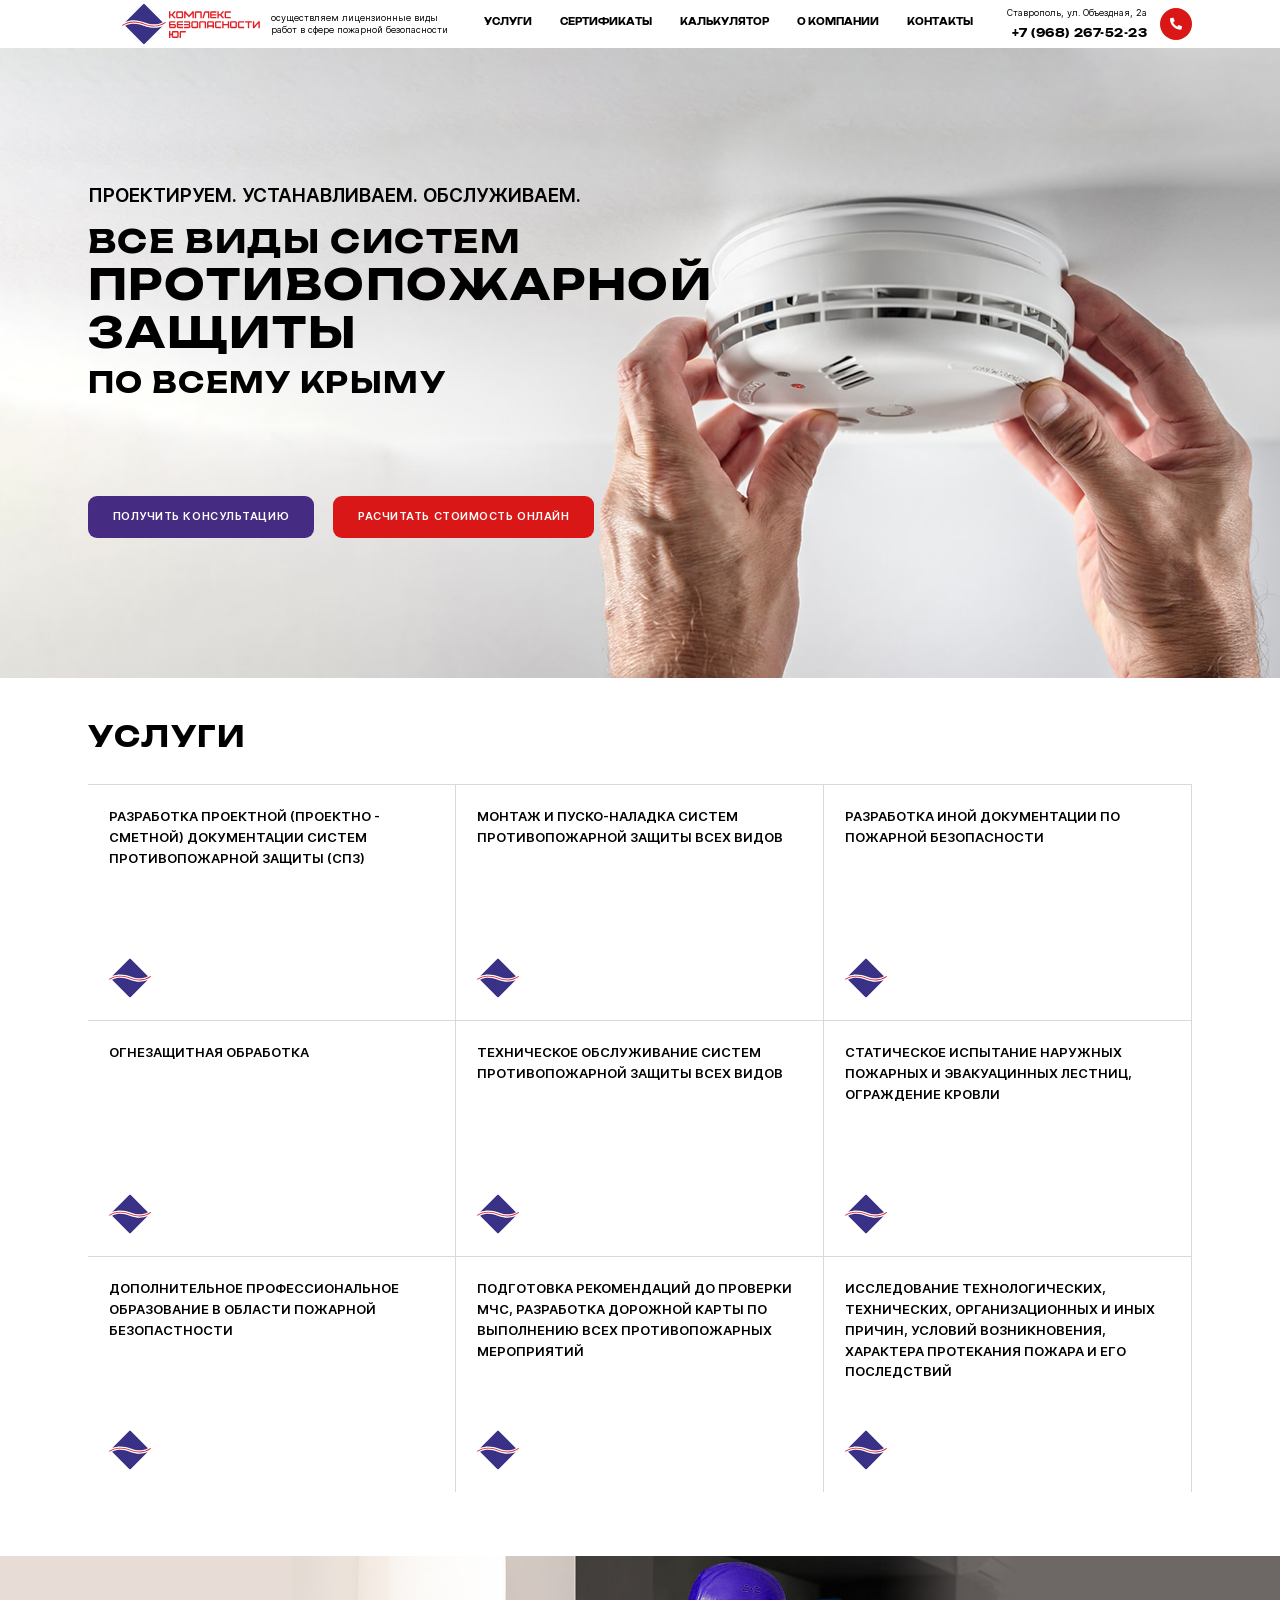
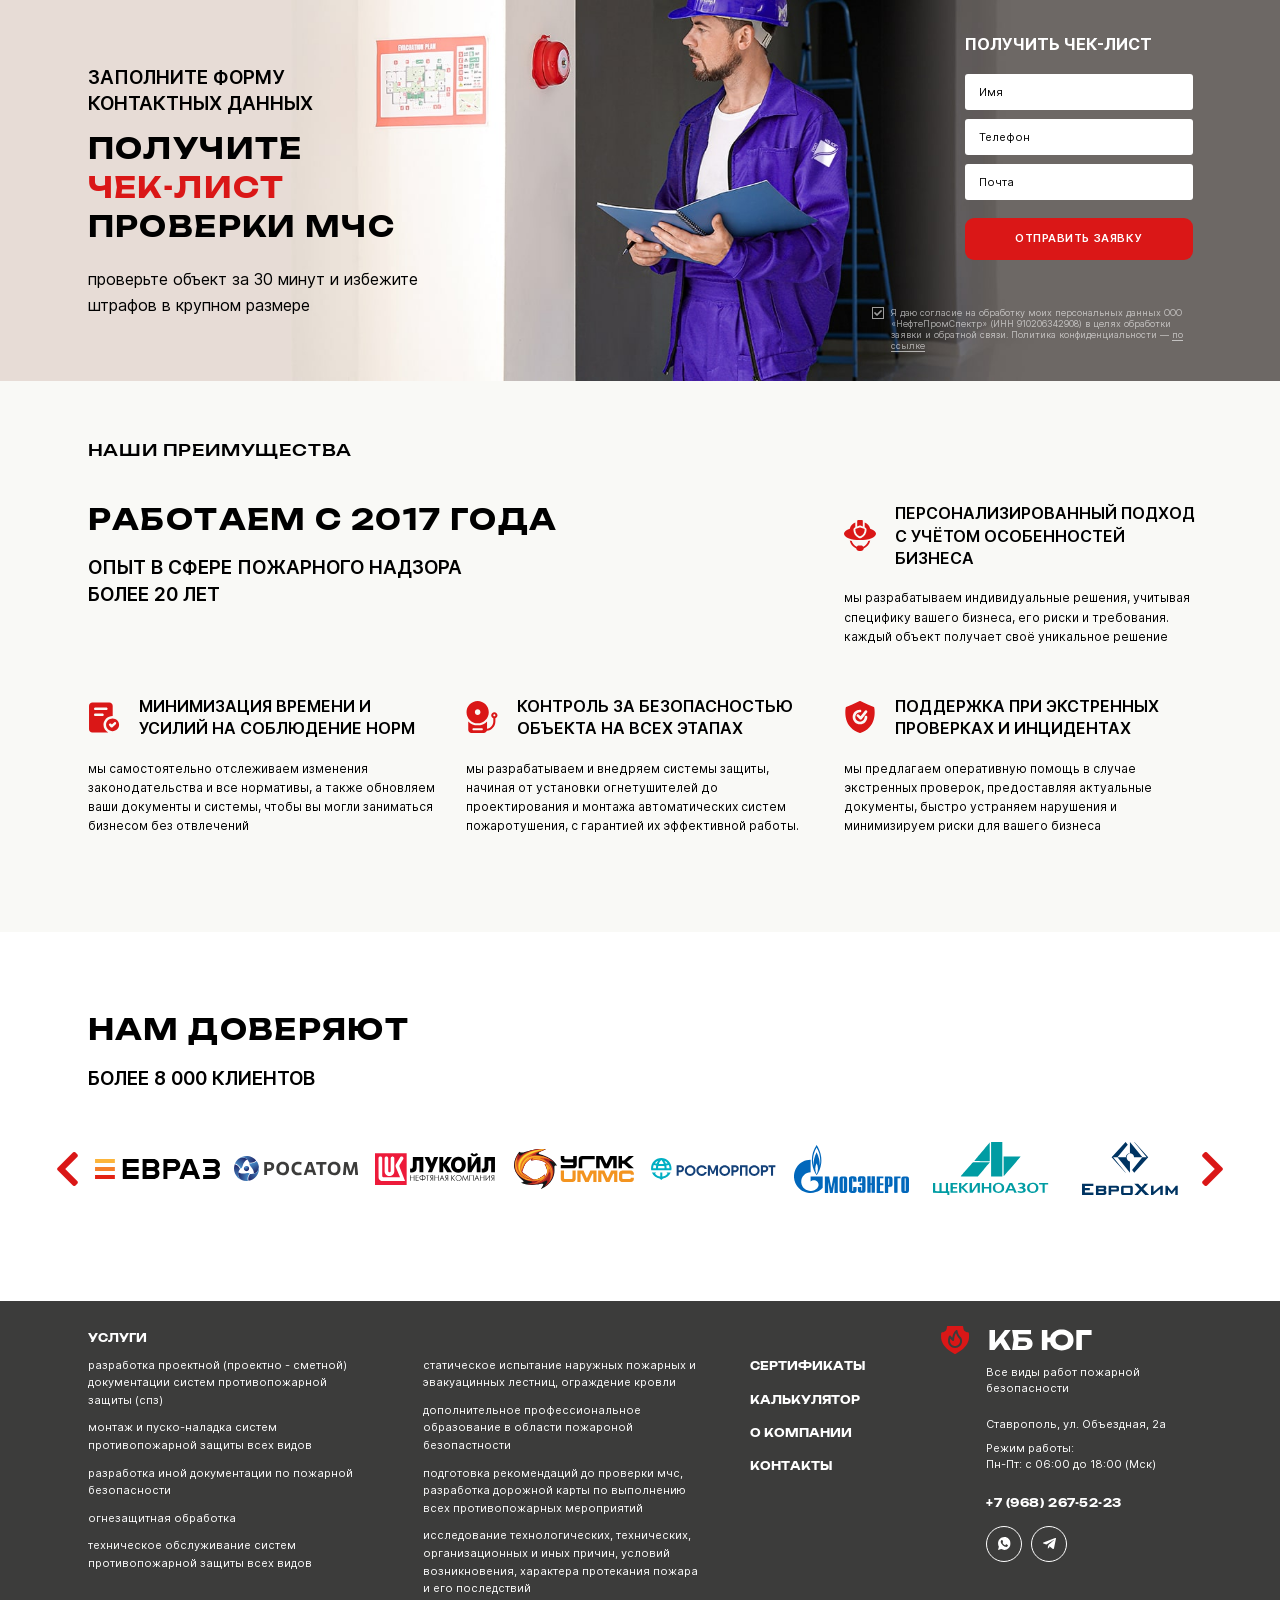
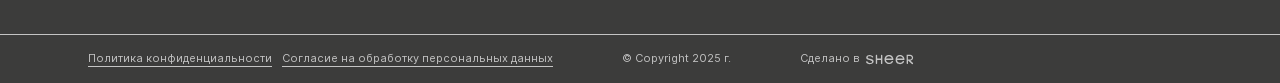
==== index.html @ 3b15d410 "Add files via upload" ====
<!DOCTYPE html>
<!--[if lt IE 7]><html lang="ru" class="lt-ie9 lt-ie8 lt-ie7"><![endif]-->
<!--[if IE 7]><html lang="ru" class="lt-ie9 lt-ie8"><![endif]-->
<!--[if IE 8]><html lang="ru" class="lt-ie9"><![endif]-->
<!--[if gt IE 8]><!-->
<html lang="ru">
<!--<![endif]-->
<head>
	<meta charset="utf-8" />
	<title>Заголовок</title>
	<meta http-equiv="X-UA-Compatible" content="IE=edge" />
	<meta name="viewport" content="width=device-width, initial-scale=1, maximum-scale=1">
	<meta name="format-detection" content="telephone=no" />
	<link rel="shortcut icon" href="favicon.png" />
	<link rel="stylesheet" href="libs/bootstrap/bootstrap-grid.css" />
	<link rel="stylesheet" href="libs/fontawesome-free-5.12.0-web/css/all.min.css" />
	<link rel="stylesheet" href="libs/fancybox-master/dist/jquery.fancybox.min.css" />
	<link rel="stylesheet" href="libs/slick-1.5.9/slick/slick.css" />
	<link rel="stylesheet" href="css/fonts.css" />
	<link rel="stylesheet" href="css/main.css?ver=1.1" />
	<link rel="stylesheet" href="css/media.css?ver=1.1" />
</head>
<body>

	<div class="wrapper">

		<header class="header">
			<div class="container">
				<div class="header__wrapper">
					<div class="sandwich">
						<div class="sw-topper"></div>
						<div class="sw-bottom"></div>
						<div class="sw-footer"></div>
					</div>
					<div class="logo-wrap">
						<a href="#" class="logo">
							<img src="img/logo.svg" alt="alt">
						</a>
						<div class="logo-descr">осуществляем лицензионные виды работ в сфере пожарной безопасности</div>
					</div>
					<nav class="menu">
						<ul class="menu__list">
							<li><a href="#">услуги</a></li>
							<li><a href="#">сертификаты</a></li>
							<li><a href="#">калькулятор</a></li>
							<li><a href="#">о компании</a></li>
							<li><a href="#">контакты</a></li>
						</ul>
					</nav>
					<div class="header__contacts">
						<div class="header__info">
							<div class="header__location">Ставрополь, ул. Объездная, 2а</div>
							<a href="tel:+79682675223" class="phone-main">+7 (968) 267-52-23</a>
						</div>
						<a href="tel:+79682675223" class="btn-phone"><i class="fas fa-phone-alt"></i></a>
					</div>
				</div>
			</div>
			<div class="menu-mobile">
				<nav class="menu">
				<ul class="menu__list">
					<li><a href="#">услуги</a></li>
					<li><a href="#">сертификаты</a></li>
					<li><a href="#">калькулятор</a></li>
					<li><a href="#">о компании</a></li>
					<li><a href="#">контакты</a></li>
				</ul>
			</nav>
				<div class="header__info">
					<div class="header__location">Ставрополь, ул. Объездная, 2а</div>
					<a href="tel:+79682675223" class="phone-main">+7 (968) 267-52-23</a>
				</div>
			</div>
			<div class="menu-overlay"></div>
		</header>

		<section class="billbord">
			<div class="container">
				<div class="billbord__content">
					<h3 class="billbord__descr">Проектируем. устанавливаем. обслуживаем.</h3>
					<h1 class="billbord__title">все виды систем <strong>ПРОТИВОПОЖАРНОЙ ЗАЩИТЫ</strong> </h1>
					<h2 class="billbord__subtitle">по всему Крыму</h2>
					<div class="billbord__buttons">
						<a href="#" class="btn-main">получить консультацию</a>
						<a href="#" class="btn-main btn-main_secondary">расчитать стоимость онлайн</a>
					</div>
				</div>
			</div>
		</section>

		<section class="services">
			<div class="container">
				<h2 class="title-section">Услуги</h2>
				<div class="row row_services">
					<div class="col-lg-4">
						<a href="#" class="item-service">
							<span class="item-service__title">РАЗРАБОТКА ПРОЕКТНОЙ (ПРОЕКТНО - СМЕТНОЙ) ДОКУМЕНТАЦИИ СИСТЕМ ПРОТИВОПОЖАРНОЙ ЗАЩИТЫ (СПЗ)</span>
							<div class="item-service__image">
								<img src="img/service1.jpg" alt="alt">
							</div>
							<span class="item-service__logo"></span>
						</a>
					</div>
					<div class="col-lg-4">
						<a href="#" class="item-service">
							<span class="item-service__title">МОНТАЖ И ПУСКО-НАЛАДКА СИСТЕМ ПРОТИВОПОЖАРНОЙ ЗАЩИТЫ ВСЕХ ВИДОВ</span>
							<div class="item-service__image">
								<img src="img/service2.jpg" alt="alt">
							</div>
							<span class="item-service__logo"></span>
						</a>
					</div>
					<div class="col-lg-4">
						<a href="#" class="item-service">
							<span class="item-service__title">РАЗРАБОТКА ИНОЙ ДОКУМЕНТАЦИИ ПО ПОЖАРНОЙ БЕЗОПАСНОСТИ</span>
							<div class="item-service__image">
								<img src="img/service3.jpg" alt="alt">
							</div>
							<span class="item-service__logo"></span>
						</a>
					</div>
					<div class="col-lg-4">
						<a href="#" class="item-service">
							<span class="item-service__title">ОГНЕЗАЩИТНАЯ ОБРАБОТКА</span>
							<div class="item-service__image">
								<img src="img/service4.jpg" alt="alt">
							</div>
							<span class="item-service__logo"></span>
						</a>
					</div>
					<div class="col-lg-4">
						<a href="#" class="item-service">
							<span class="item-service__title">ТЕХНИЧЕСКОЕ ОБСЛУЖИВАНИЕ СИСТЕМ ПРОТИВОПОЖАРНОЙ ЗАЩИТЫ ВСЕХ ВИДОВ</span>
							<div class="item-service__image">
								<img src="img/service5.jpg" alt="alt">
							</div>
							<span class="item-service__logo"></span>
						</a>
					</div>
					<div class="col-lg-4">
						<a href="#" class="item-service">
							<span class="item-service__title">СТАТИЧЕСКОЕ ИСПЫТАНИЕ НАРУЖНЫХ ПОЖАРНЫХ И ЭВАКУАЦИННЫХ ЛЕСТНИЦ, ОГРАЖДЕНИЕ КРОВЛИ</span>
							<div class="item-service__image">
								<img src="img/service6.jpg" alt="alt">
							</div>
							<span class="item-service__logo"></span>
						</a>
					</div>
					<div class="col-lg-4">
						<a href="#" class="item-service">
							<span class="item-service__title">ДОПОЛНИТЕЛЬНОЕ ПРОФЕССИОНАЛЬНОЕ ОБРАЗОВАНИЕ В ОБЛАСТИ ПОЖАРНОЙ БЕЗОПАСТНОСТИ</span>
							<div class="item-service__image">
								<img src="img/service7.jpg" alt="alt">
							</div>
							<span class="item-service__logo"></span>
						</a>
					</div>
					<div class="col-lg-4">
						<a href="#" class="item-service">
							<span class="item-service__title">ПОДГОТОВКА РЕКОМЕНДАЦИЙ ДО ПРОВЕРКИ МЧС, РАЗРАБОТКА ДОРОЖНОЙ КАРТЫ ПО ВЫПОЛНЕНИЮ ВСЕХ ПРОТИВОПОЖАРНЫХ МЕРОПРИЯТИЙ</span>
							<div class="item-service__image">
								<img src="img/service8.jpg" alt="alt">
							</div>
							<span class="item-service__logo"></span>
						</a>
					</div>
					<div class="col-lg-4">
						<a href="#" class="item-service">
							<span class="item-service__title">ИССЛЕДОВАНИЕ ТЕХНОЛОГИЧЕСКИХ, ТЕХНИЧЕСКИХ, ОРГАНИЗАЦИОННЫХ И ИНЫХ ПРИЧИН, УСЛОВИЙ ВОЗНИКНОВЕНИЯ, ХАРАКТЕРА ПРОТЕКАНИЯ ПОЖАРА И ЕГО ПОСЛЕДСТВИЙ</span>
							<div class="item-service__image">
								<img src="img/service9.jpg" alt="alt">
							</div>
							<span class="item-service__logo"></span>
						</a>
					</div>
				</div>
			</div>
		</section>

		<section class="callback">
			<div class="container">
				<div class="callback__wrapper">
					<div class="callback__content">
						<div class="descr-title">Заполните форму контактных данных</div>
						<h2 class="title-section">получите <br><span>чек-лист</span> проверки МЧС</h2>
						<div class="descr-small">проверьте объект за 30 минут и избежите штрафов в крупном размере</div>
					</div>
					<div class="callback__form">
						<form>
							<div class="callback__inner">
								<div class="title-form">Получить чек-лист</div>
								<div class="item-form">
									<input type="text" placeholder="Имя" required>
								</div>
								<div class="item-form">
									<input type="tel" placeholder="Телефон" class="input-phone" inputmode="numeric" required>
								</div>
								<div class="item-form">
									<input type="email" placeholder="Почта" inputmode="email" required>
								</div>
								<input type="submit" class="btn-main btn-main_secondary" value="отправить заявку">
							</div>
							<div class="checkbox">
								<label>
									<input type="checkbox" required checked />
									<span>Я даю согласие на обработку моих персональных данных ООО «НефтеПромСпектр» (ИНН 910206342908) в целях обработки заявки и обратной связи. Политика конфиденциальности — <a href="#">по ссылке</a></span>
								</label>
							</div>
						</form>
					</div>
				</div>
			</div>
		</section>

		<section class="advantages">
			<div class="container">
				<div class="title-middle">Наши преимущества</div>
				<div class="row row_advantages">
					<div class="col-lg-8">
						<h2 class="title-section">Работаем с 2017 года</h2>
						<div class="descr-title">ОПЫТ В СФЕРЕ ПОЖАРНОГО НАДЗОРА БОЛЕЕ 20 ЛЕТ</div>
					</div>
					<div class="col-lg-4">
						<div class="item-advantage">
							<div class="item-advantage__head">
								<div class="item-advantage__icon">
									<img src="img/ic_avd1.svg" alt="alt">
								</div>
								<div class="title-block">Персонализированный подход с учётом особенностей бизнеса</div>
							</div>
							<p>Мы разрабатываем индивидуальные решения, учитывая специфику вашего бизнеса, его риски и требования. Каждый объект получает своё уникальное решение</p>
						</div>
					</div>
					<div class="col-lg-4">
						<div class="item-advantage">
							<div class="item-advantage__head">
								<div class="item-advantage__icon">
									<img src="img/ic_avd2.svg" alt="alt">
								</div>
								<div class="title-block">Минимизация времени и усилий на соблюдение норм</div>
							</div>
							<p>Мы самостоятельно отслеживаем изменения законодательства и все нормативы, а также обновляем ваши документы и системы, чтобы вы могли заниматься бизнесом без отвлечений</p>
						</div>
					</div>
					<div class="col-lg-4">
						<div class="item-advantage">
							<div class="item-advantage__head">
								<div class="item-advantage__icon">
									<img src="img/ic_avd3.svg" alt="alt">
								</div>
								<div class="title-block">контроль за безопасностью объекта на всех этапах</div>
							</div>
							<p>Мы разрабатываем и внедряем системы защиты, начиная от установки огнетушителей до проектирования и монтажа автоматических систем пожаротушения, с гарантией их эффективной работы.</p>
						</div>
					</div>
					<div class="col-lg-4">
						<div class="item-advantage">
							<div class="item-advantage__head">
								<div class="item-advantage__icon">
									<img src="img/ic_avd4.svg" alt="alt">
								</div>
								<div class="title-block">Поддержка при экстренных проверках и инцидентах</div>
							</div>
							<p>Мы предлагаем оперативную помощь в случае экстренных проверок, предоставляя актуальные документы, быстро устраняем нарушения и минимизируем риски для вашего бизнеса</p>
						</div>
					</div>
				</div>
			</div>
		</section>

		<section class="clients">
			<div class="container">
				<h2 class="title-section">Нам Доверяют</h2>
				<div class="descr-title">более 8 000 клиентов</div>
				<div class="slider-clients">
					<div>
						<div class="item-client">
							<img src="img/client1.svg" alt="alt">
						</div>
					</div>
					<div>
						<div class="item-client">
							<img src="img/client2.svg" alt="alt">
						</div>
					</div>
					<div>
						<div class="item-client">
							<img src="img/client3.svg" alt="alt">
						</div>
					</div>
					<div>
						<div class="item-client">
							<img src="img/client4.svg" alt="alt">
						</div>
					</div>
					<div>
						<div class="item-client">
							<img src="img/client5.svg" alt="alt">
						</div>
					</div>
					<div>
						<div class="item-client">
							<img src="img/client6.svg" alt="alt">
						</div>
					</div>
					<div>
						<div class="item-client">
							<img src="img/client7.svg" alt="alt">
						</div>
					</div>
					<div>
						<div class="item-client">
							<img src="img/client8.svg" alt="alt">
						</div>
					</div>
					<div>
						<div class="item-client">
							<img src="img/client1.svg" alt="alt">
						</div>
					</div>
					<div>
						<div class="item-client">
							<img src="img/client2.svg" alt="alt">
						</div>
					</div>
					<div>
						<div class="item-client">
							<img src="img/client3.svg" alt="alt">
						</div>
					</div>
					<div>
						<div class="item-client">
							<img src="img/client4.svg" alt="alt">
						</div>
					</div>
					<div>
						<div class="item-client">
							<img src="img/client5.svg" alt="alt">
						</div>
					</div>
					<div>
						<div class="item-client">
							<img src="img/client6.svg" alt="alt">
						</div>
					</div>
					<div>
						<div class="item-client">
							<img src="img/client7.svg" alt="alt">
						</div>
					</div>
					<div>
						<div class="item-client">
							<img src="img/client8.svg" alt="alt">
						</div>
					</div>
				</div>
			</div>
		</section>

		<footer class="footer">
			<div class="container">
				<div class="row">
					<div class="col-lg-7">
						<div class="show-mob">
							<a href="#" class="footer__logo">
								<img src="img/logo2.svg" alt="alt">
							</a>
							<div class="footer__logo-descr">Все виды работ пожарной безопасности</div>
						</div>
						<div class="footer__title footer__title_haschild">услуги <i class="far fa-chevron-down"></i></div>
						<div class="footer__content">
							<ul class="footer__nav">
								<li><a href="#">РАЗРАБОТКА ПРОЕКТНОЙ (ПРОЕКТНО - СМЕТНОЙ) ДОКУМЕНТАЦИИ СИСТЕМ ПРОТИВОПОЖАРНОЙ ЗАЩИТЫ (СПЗ)</a></li>
								<li><a href="#">МОНТАЖ И ПУСКО-НАЛАДКА СИСТЕМ ПРОТИВОПОЖАРНОЙ ЗАЩИТЫ ВСЕХ ВИДОВ</a></li>
								<li><a href="#">РАЗРАБОТКА ИНОЙ ДОКУМЕНТАЦИИ ПО ПОЖАРНОЙ БЕЗОПАСНОСТИ</a></li>
								<li><a href="#">ОГНЕЗАЩИТНАЯ ОБРАБОТКА</a></li>
								<li><a href="#">ТЕХНИЧЕСКОЕ ОБСЛУЖИВАНИЕ СИСТЕМ ПРОТИВОПОЖАРНОЙ ЗАЩИТЫ ВСЕХ ВИДОВ</a></li>
								<li><a href="#">СТАТИЧЕСКОЕ ИСПЫТАНИЕ НАРУЖНЫХ ПОЖАРНЫХ И ЭВАКУАЦИННЫХ ЛЕСТНИЦ, ОГРАЖДЕНИЕ КРОВЛИ</a></li>
								<li><a href="#">ДОПОЛНИТЕЛЬНОЕ ПРОФЕССИОНАЛЬНОЕ ОБРАЗОВАНИЕ В ОБЛАСТИ ПОЖАРОНОЙ БЕЗОПАСТНОСТИ </a></li>
								<li><a href="#">ПОДГОТОВКА РЕКОМЕНДАЦИЙ ДО ПРОВЕРКИ МЧС, РАЗРАБОТКА ДОРОЖНОЙ КАРТЫ ПО ВЫПОЛНЕНИЮ ВСЕХ ПРОТИВОПОЖАРНЫХ МЕРОПРИЯТИЙ</a></li>
								<li><a href="#">ИССЛЕДОВАНИЕ ТЕХНОЛОГИЧЕСКИХ, ТЕХНИЧЕСКИХ, ОРГАНИЗАЦИОННЫХ И ИНЫХ ПРИЧИН, УСЛОВИЙ ВОЗНИКНОВЕНИЯ, ХАРАКТЕРА ПРОТЕКАНИЯ ПОЖАРА И ЕГО ПОСЛЕДСТВИЙ</a></li>
							</ul>
						</div>
					</div>
					<div class="col-lg-5">
						<div class="row">
							<div class="col-lg-6">
								<ul class="footer__menu">
									<li><a href="#">сертификаты</a></li>
									<li><a href="#">калькулятор</a></li>
									<li><a href="#">о компании</a></li>
									<li><a href="#">контакты</a></li>
								</ul>
							</div>
							<div class="col-lg-6">
								<div class="hidden-mob">
									<a href="#" class="footer__logo">
										<img src="img/logo2.svg" alt="alt">
									</a>
									<div class="footer__logo-descr">Все виды работ пожарной безопасности</div>
								</div>
								<div class="footer__location">Ставрополь, ул. Объездная, 2а</div>
								<div class="footer__time">Режим работы: <br>Пн-Пт: с 06:00 до 18:00 (Мск)</div>
								<a href="tel:+79682675223" class="phone-main">+7 (968) 267-52-23</a>
								<ul class="socials-list">
									<li><a href="#" target="_blank"><img src="img/wp.svg" alt="alt"></a></li>
									<li><a href="#" target="_blank"><img src="img/tg.svg" alt="alt"></a></li>
								</ul>
							</div>
						</div>
					</div>
				</div>
			</div>
			<div class="footer__bottom">
				<div class="container">
					<div class="footer__wrapper">
						<div class="footer__links">
							<a href="#">Политика конфиденциальности</a>
							<a href="#">Согласие на обработку персональных данных</a>
						</div>
						<div class="copyright">© Copyright 2025 г.</div>
						<div class="create">Сделано в <a href="#" target="_blank"><img src="img/sheer.svg" alt="alt"></a></div>
					</div>
				</div>
			</div>
		</footer>
		
	</div>


	<script src="libs/jquery/jquery-3.6.0.min.js"></script>
	<script src="libs/fancybox-master/dist/jquery.fancybox.min.js"></script>
	<script src="libs/slick-1.5.9/slick/slick.min.js"></script>
	<script src="libs/mask/jquery.maskedinput.js"></script>
	<script src="js/common.js?ver=1.1"></script>
	<!-- Yandex.Metrika counter --><!-- /Yandex.Metrika counter -->
	<!-- Google Analytics counter --><!-- /Google Analytics counter -->
</body>
</html>
---- css/fonts.css ----
@font-face {
    font-family: 'Inter';
    src: local('Inter Extra Light'), local('Inter-Extra-Light'),
        url('../fonts/Inter-ExtraLight.woff2') format('woff2'),
        url('../fonts/Inter-ExtraLight.woff') format('woff'),
        url('../fonts/Inter-ExtraLight.ttf') format('truetype');
    font-weight: 200;
    font-style: normal;
  }
@font-face {
	font-family: 'Inter';
	src: local('Inter Regular'), local('Inter-Regular'),
	url('../fonts/Inter-Regular.woff2') format('woff2'),
	url('../fonts/Inter-Regular.woff') format('woff'),
	url('../fonts/Inter-Regular.ttf') format('truetype');
	font-weight: normal;
	font-style: normal;
}
@font-face {
	font-family: 'Inter';
	src: local('Inter Medium'), local('Inter-Medium'),
	url('../fonts/Inter-Medium.woff2') format('woff2'),
	url('../fonts/Inter-Medium.woff') format('woff'),
	url('../fonts/Inter-Medium.ttf') format('truetype');
	font-weight: 500;
	font-style: normal;
}
@font-face {
	font-family: 'Inter';
	src: local('Inter Semi Bold'), local('Inter-Semi-Bold'),
	url('../fonts/Inter-SemiBold.woff2') format('woff2'),
	url('../fonts/Inter-SemiBold.woff') format('woff'),
	url('../fonts/Inter-SemiBold.ttf') format('truetype');
	font-weight: 600;
	font-style: normal;
}
@font-face {
	font-family: 'Inter';
	src: local('Inter Bold'), local('Inter-Bold'),
	url('../fonts/Inter-Bold.woff2') format('woff2'),
	url('../fonts/Inter-Bold.woff') format('woff'),
	url('../fonts/Inter-Bold.ttf') format('truetype');
	font-weight: 700;
	font-style: normal;
}

@font-face {
    font-family: 'Unbounded';
    src: local('Unbounded Light'), local('Unbounded-Light'),
        url('../fonts/Unbounded-Light.woff2') format('woff2'),
        url('../fonts/Unbounded-Light.woff') format('woff'),
        url('../fonts/Unbounded-Light.ttf') format('truetype');
    font-weight: 300;
    font-style: normal;
  }
@font-face {
    font-family: 'Unbounded';
    src: local('Unbounded Regular'), local('Unbounded-Regular'),
        url('../fonts/Unbounded-Regular.woff2') format('woff2'),
        url('../fonts/Unbounded-Regular.woff') format('woff'),
        url('../fonts/Unbounded-Regular.ttf') format('truetype');
    font-weight: 400;
    font-style: normal;
  }
@font-face {
    font-family: 'Unbounded';
    src: local('Unbounded Medium'), local('Unbounded-Medium'),
        url('../fonts/Unbounded-Medium.woff2') format('woff2'),
        url('../fonts/Unbounded-Medium.woff') format('woff'),
        url('../fonts/Unbounded-Medium.ttf') format('truetype');
    font-weight: 500;
    font-style: normal;
  }
  @font-face {
    font-family: 'Unbounded';
    src: local('Unbounded Bold'), local('Unbounded-Bold'),
        url('../fonts/Unbounded-Bold.woff2') format('woff2'),
        url('../fonts/Unbounded-Bold.woff') format('woff'),
        url('../fonts/Unbounded-Bold.ttf') format('truetype');
    font-weight: 700;
    font-style: normal;
  }
---- css/main.css ----
*::-webkit-input-placeholder {
	color: #000;
	opacity: 1;
}
*:-moz-placeholder {
	color: #000;
	opacity: 1;
}
*::-moz-placeholder {
	color: #000;
	opacity: 1;
}
*:-ms-input-placeholder {
	color: #000;
	opacity: 1;
}

body {
	font-family: 'Inter';
	font-size: 18px;
	line-height: 160%;
	color: #000;
	overflow-x: hidden;
	margin: 0;
	background-color: #fff;
}
button {
	cursor: pointer;
}
button, input, optgroup, select, textarea {
	font-family: inherit;
}
input {
	-webkit-appearance: none;
	-moz-appearance: none;
	appearance: none;
}
button,
textarea,
input.text,
input[type="text"],
input[type="button"],
input[type="submit"] {
	-webkit-appearance: none;
}
*:link,
*:visited,
*:hover,
*:focus,
*:active {
	outline: 0;
	-webkit-tap-highlight-color: transparent;
}
a, button, input, img {
	transition: all 0.3s;
}
h1, h2, h3, h4, h5, h6 {
	padding: 0;
	margin: 0;
	font-weight: normal;
}
.wrapper {
	padding-top: 74px;
	overflow: hidden;
}
a {
	text-decoration: none;
	outline: none;
}
* {
	outline: none !important;
}
ul {
	padding: 0;
	margin: 0;
}
ul li {
	list-style-type: none;
	outline: none;
}
img {
	outline: none;
	display: block;
}
p {
	padding: 0;
	margin: 0;
}
form {
	margin: 0;
}

body {
	font-size: 18px;
}
.header {
	padding: 7px 0;
	position: fixed;
	top: 0;
	left: 0;
	width: 100%;
	z-index: 500;
	background: #fff;
}
.header__wrapper {
	display: flex;
	align-items: center;
	justify-content: space-between;
}
.logo-wrap {
	gap: 17px;
	display: flex;
	align-items: center;
}
.logo img {
	width: 206px;
	height: auto;
}
.logo-descr {
	font-size: 13px;
	width: 272px;
	line-height: 140%;
}
.menu__list {
	gap: 42px;
	display: flex;
	align-items: center;
}
.menu__list a {
	padding: 10px 0;
	font-size: 14px;
	line-height: 140%;
	text-transform: uppercase;
	color: #000;
	font-weight: 600;
	display: inline-block;
	vertical-align: middle;
	font-family: 'Unbounded';
	border-bottom: 1px transparent solid;
}
.header__contacts {
	gap: 19px;
	display: flex;
	align-items: center;
	text-align: right;
}
.btn-phone {
	width: 48px;
	height: 48px;
	color: #fff;
	border-radius: 50%;
	background: #da1717;
	display: flex;
	align-items: center;
	justify-content: center;
}
.phone-main {
	font-size: 16px;
	line-height: 140%;
	letter-spacing: 0.05em;
	color: #000;
	font-weight: 600;
	font-family: 'Unbounded';
}
.header__location {
	font-size: 13px;
	margin-bottom: 2px;
	line-height: 160%;
}

.billbord {
	padding-top: 202px;
	min-height: 940px;
	background-image: url(../img/billbord.jpg);
	background-repeat: no-repeat;
	background-position: center;
	background-size: cover;
	position: relative;
	z-index: 1;
}
.billbord__descr {
	font-size: 28px;
	margin-bottom: 16px;
	line-height: 140%;
	text-transform: uppercase;
	font-weight: 600;
}
.billbord__title {
	font-size: 48px;
	margin-bottom: 7px;
	line-height: 140%;
	letter-spacing: 0.05em;
	text-transform: uppercase;
	font-weight: 600;
	font-family: 'Unbounded';
}
.billbord__title strong {
	font-size: 62px;
	font-weight: 600;
}
.billbord__content {
	max-width: 937px;
}
.billbord__subtitle {
	font-size: 42px;
	line-height: 140%;
	letter-spacing: 0.05em;
	text-transform: uppercase;
	font-weight: 600;
	font-family: 'Unbounded';
}
.billbord__buttons {
	padding-top: 139px;
	gap: 30px;
	display: flex;
	align-items: center;
}
.btn-main {
	height: 62px;
	padding: 0 36px;
	font-size: 16px;
	border-radius: 12px;
	line-height: 140%;
	letter-spacing: 0.05em;
	text-transform: uppercase;
	color: #fff;
	font-weight: 600;
	display: inline-flex;
	align-items: center;
	justify-content: center;
	text-align: center;
	border: none;
	cursor: pointer;
	transition: all 0.3s;
	font-family: 'Inter';
	background: #462b83;
}
.btn-main.btn-main_secondary {
	background: #da1717;
}

.services {
	padding-top: 62px;
	padding-bottom: 97px;
}
.title-section {
		font-size: 42px;
		margin-bottom: 39px;
	line-height: 140%;
	letter-spacing: 0.05em;
	text-transform: uppercase;
	font-weight: 600;
	font-family: 'Unbounded';
}
.title-section span {
	color: #da1717;
}
.item-service {
	height: 351px;
	font-size: 20px;
	padding: 32px;
	line-height: 160%;
	text-transform: uppercase;
	font-weight: 600;
	color: #000;
	border-right: 1px solid #d9d9d9;
	border-top: 1px solid #d9d9d9;
	position: relative;
	z-index: 1;
	display: flex;
	flex-direction: column;
	align-items: flex-start;
	transition: all 0.6s;
}
.item-service__logo {
	width: 64px;
	height: 64px;
	margin-top: auto;
	background-image: url(../img/logo_small.svg);
	background-repeat: no-repeat;
	background-position: center;
	background-size: contain;
	flex: none;
}
.row.row_services > div {
	padding: 0;
}
.row.row_services {
	margin: 0;
}
.item-service__image {
	position: absolute;
	width: 100%;
	height: 100%;
	top: 0;
	left: 0;
	z-index: -1;
	display: block;
	opacity: 0;
	transition: all 0.6s;
}
.item-service__image img {
	width: 100%;
	height: 100%;
	object-fit: cover;
	font-family: 'object-fit: cover;';
	transition: all 2s;
}
.item-service__image::after {
	position: absolute;
	display: block;
	content: " ";
	top: 0;
	left: 0;
	width: 100%;
	height: 100%;
background: linear-gradient(360deg, rgba(70, 43, 131, 0) 0%, rgba(0, 0, 0, 0.9) 100%)
}


.callback {
	padding-top: 114px;
	padding-bottom: 45px;
	background-image: url(../img/callback.jpg);
	background-repeat: no-repeat;
	background-position: center;
	background-size: cover;
	position: relative;
	z-index: 1;
}
.callback__wrapper {
	display: flex;
	align-items: center;
	justify-content: space-between;
}
.callback__content {
	width: 520px;
	max-width: 100%;
}
.descr-title {
	font-size: 28px;
line-height: 140%;
text-transform: uppercase;
font-weight: 600;
}
.callback .descr-title {
	margin-bottom: 19px;
	max-width: 424px;
}
.callback .title-section {
	margin-bottom: 30px;
}
.descr-small {
	font-size: 24px;
line-height: 160%;
text-transform: lowercase;
}
.callback__form {
	width: 445px;
	max-width: 100%;
	color: #fff;
}
.callback__inner {
	max-width: 340px;
	margin-left: auto;
}
.title-form {
	font-size: 24px;
	margin-bottom: 24px;
line-height: 160%;
text-transform: uppercase;
font-weight: 700;
}
.item-form {
	margin-bottom: 12px;
}
.item-form textarea,
.item-form input {
	height: 54px;
	font-size: 14px;
	padding: 0 20px;
	border-radius: 3px;
	width: 100%;
	line-height: 160%;
	color: #000;
	font-family: 'Inter';
	border: none;
	background: #fff;
}
.callback__form .btn-main {
	margin-top: 12px;
	width: 100%;
}
.checkbox {
	font-size: 12px;
	margin-top: 12px;
	color: rgba(255, 255, 255, 0.6);
	line-height: normal;
}
.checkbox a {
	color: rgba(255, 255, 255, 0.6);
	border-bottom: 1px rgba(255, 255, 255, 0.6) solid;
}
.checkbox label {
	gap: 10px;
	position: relative;
	display: flex;
	align-items: flex-start;
	cursor: pointer;
}
.checkbox label input {
	width: 19px;
	height: 19px;
	border: none;
	margin: 0;
	-webkit-appearance: none;
	-moz-appearance: none;
	appearance: none;
	border: 1px solid rgba(255, 255, 255, 0.6);
	position: relative;
	flex: none;
	cursor: pointer;
}
.checkbox label input::before {
	position: absolute;
	top: 0px;
	left: 0px;
	width: 100%;
	height: 100%;
	content: "\f00c";
	display: -webkit-flex;
	display: -moz-flex;
	display: -ms-flex;
	display: -o-flex;
	display: flex;
	align-items: center;
	justify-content: center;
	-moz-osx-font-smoothing: grayscale;
	-webkit-font-smoothing: antialiased;
	font-style: normal;
	font-variant: normal;
	text-rendering: auto;
	line-height: 1;
	font-family: "Font Awesome 5 Pro";
	font-weight: 700;
	background-image: none;
	color: rgba(255, 255, 255, 0.6);
	font-size: 11px;
	opacity: 0;
	transition: .2s;
}
.checkbox input:checked:before {
	opacity: 1;
}
.callback__form .checkbox {
	margin-top: 72px;
}

.advantages {
	padding-top: 89px;
	padding-bottom: 146px;
	background: #f9f9f6;
}
.row.row_advantages > div {
	margin-bottom: 74px;
}
.row.row_advantages {
	margin-bottom: -74px;
}
.item-advantage__head {
	gap: 28px;
	margin-bottom: 28px;
	display: flex;
	align-items: center;
}
.item-advantage__icon {
	width: 48px;
	height: 48px;
	flex: none;
	display: flex;
	align-items: center;
	justify-content: center;
}
.item-advantage__icon img {
	max-width: 100%;
	max-height: 100%;
}
.item-advantage p {
	text-transform: lowercase;
}
.title-block {
	font-size: 24px;
line-height: 140%;
text-transform: uppercase;
font-weight: 600;
}
.row_advantages .col-lg-8 + .col-lg-4 .item-advantage {
	margin-right: -9px;
}
.title-middle {
	font-size: 24px;
line-height: 140%;
letter-spacing: 0.05em;
text-transform: uppercase;
font-weight: 500;
font-family: 'Unbounded';
}
.advantages .title-middle {
	margin-bottom: 59px;
}
.advantages .title-section {
	margin-bottom: 22px;
}
.advantages .descr-title {
	max-width: 644px;
}

.clients {
	padding-top: 119px;
	padding-bottom: 148px;
}
.clients .title-section {
	margin-bottom: 22px;
}
.clients .descr-title {
	margin-bottom: 65px;
}
.slider-clients:not(.slick-initialized) > *:not(:first-child) {
  display: none;
}
.slick-clients {
  display: flex !important;
}
.slick-clients {
  height: inherit !important;
}
.slick-clients .slick-slide {
	padding: 0 3px;
}
.slick-clients .slick-list {
	margin: 0 -3px;
}
.slick-arrow {
	width: 60px;
	height: 60px;
	font-size: 60px;
	color: #DA1717;
	top: 50%;
	position: absolute;
	transition: all 0.3s;
	cursor: pointer;
	-webkit-transform: translate(0, -50%);
    -ms-transform: translate(0, -50%);
    transform: translate(0, -50%);
	z-index: 2;
	display: flex;
	align-items: center;
	justify-content: center;
}
.slick-prev {
	left: -60px;
}
.slick-next {
	right: -60px;
}
.item-client {
	height: 100px;
	padding: 10px;
	display: flex;
	align-items: center;
	justify-content: center;
}
.item-client img {
	max-width: 100%;
	max-height: 100%;
}

.footer {
	padding-top: 34px;
	font-size: 14px;
	line-height: 140%;
	color: #fff;
	background: #3c3c3b;
}
.footer__menu a,
.footer__title {
	padding: 10px 0;
	margin-bottom: 2px;
	text-transform: uppercase;
	font-weight: 600;
	display: block;
	color: #fff;
	font-family: 'Unbounded';
	border-bottom: 1px transparent solid;
}
.footer__menu a {
	display: inline-block;
	vertical-align: middle;
}
.footer__nav {
	column-gap: 100px;
	padding-right: 50px;
	columns: 2;
}
.footer__nav li {
	margin-bottom: 16px;
	line-height: 160%;
	text-transform: lowercase;
	break-inside: avoid;
}
.footer__nav a {
	color: #fff;
	border-bottom: 1px transparent solid;
}
.footer__menu li {
	margin-bottom: 1px;
}
.footer__menu {
	margin-top: 42px;
}
.footer__logo {
	margin-left: -72px;
	margin-bottom: 13px;
	display: inline-block;
	vertical-align: middle;
}
.footer__logo img {
	width: 228px;
	height: auto;
}
.footer__logo-descr	 {
	margin-bottom: 32px;
}
.footer__location {
	margin-bottom: 13px;
}
.footer__time {
	margin-bottom: 36px;
}
.footer .phone-main {
	color: #fff;
}
.socials-list {
	gap: 13px;
	display: flex;
	align-items: center;
}
.socials-list a {
	width: 54px;
	height: 54px;
	border-radius: 50%;
	display: flex;
	align-items: center;
	justify-content: center;
	flex: none;
	border: 1px solid #fff;
}
.socials-list a img {
	width: 20px;
	height: auto;
}
.footer .socials-list {
	margin-top: 22px;
}
.footer__bottom {
	padding: 24px 0;
	margin-top: 55px;
	color: #c4c4c4;
	border-top: 1px solid #c4c4c4;
}
.footer__wrapper {
	gap: 105px;
	display: flex;
	align-items: center;
}
.footer__links a {
	color: #c4c4c4;
	border-bottom: 1px #c4c4c4 solid;
}
.footer__links {
	gap: 15px;
	display: flex;
	align-items: center;
}
.create img {
	width: 57px;
	margin-left: 4px;
	display: inline-block;
	vertical-align: middle;
}
---- css/media.css ----
/*==========  Desktop First Method  ==========*/
@media only screen and (max-width : 1750px) {
    body {
        font-size: 16px;
    }
    .header {
        padding: 6px 0;
    }
    .logo-wrap {
        gap: 15px;
    }
    .logo img {
        width: 181px;
    }
    .logo-descr {
        font-size: 11px;
        width: 235px;
    }
    .menu__list {
        gap: 37px;
    }
    .menu__list a {
        padding: 9px 0;
        font-size: 12px;
    }
    .header__contacts {
        gap: 17px;
    }
    .btn-phone {
        width: 42px;
        height: 42px;
    }
    .phone-main {
        font-size: 14px;
    }
    .header__location {
        font-size: 11px;
        margin-bottom: 2px;
    }

    .billbord {
        padding-top: 178px;
        min-height: 828px;
    }
    .billbord__descr {
        font-size: 25px;
        margin-bottom: 14px;
    }
    .billbord__title {
        font-size: 42px;
        margin-bottom: 6px;
    }
    .billbord__title strong {
        font-size: 55px;
    }
    .billbord__content {
        max-width: 825px;
    }
    .billbord__subtitle {
        font-size: 37px;
    }
    .billbord__buttons {
        padding-top: 122px;
        gap: 26px;
    }
    .btn-main {
        height: 55px;
        padding: 0 32px;
        font-size: 14px;
        border-radius: 11px;
    }

    .services {
        padding-top: 55px;
        padding-bottom: 85px;
    }
    .title-section {
        font-size: 37px;
        margin-bottom: 34px;
    }
    .item-service {
        height: 310px;
        font-size: 18px;
        padding: 28px;
    }
    .item-service__logo {
        width: 56px;
        height: 56px;
    }

    .callback {
        padding-top: 100px;
        padding-bottom: 40px;
    }
    .callback__content {
        width: 458px;
    }
    .descr-title {
        font-size: 25px;
    }
    .callback .descr-title {
        margin-bottom: 17px;
        max-width: 374px;
    }
    .callback .title-section {
        margin-bottom: 26px;
    }
    .descr-small {
        font-size: 21px;
    }
    .callback__form {
        width: 404px;
    }
    .callback__inner {
        max-width: 300px;
    }
    .title-form {
        font-size: 21px;
        margin-bottom: 21px;
    }
    .item-form {
        margin-bottom: 11px;
    }
    .item-form textarea,
    .item-form input {
        height: 48px;
        font-size: 12px;
        padding: 0 18px;
        border-radius: 3px;
    }
    .callback__form .btn-main {
        margin-top: 11px;
    }
    .checkbox {
        font-size: 11px;
        margin-top: 11px;
    }
    .checkbox label {
        gap: 9px;
    }
    .checkbox label input {
        width: 17px;
        height: 17px;
    }
    .checkbox label input::before {
        font-size: 10px;
    }
    .callback__form .checkbox {
        margin-top: 63px;
    }

    .advantages {
        padding-top: 78px;
        padding-bottom: 129px;
    }
    .row.row_advantages>div {
        margin-bottom: 65px;
    }
    .row.row_advantages {
        margin-bottom: -65px;
    }
    .item-advantage__head {
        gap: 25px;
        margin-bottom: 25px;
    }
    .item-advantage__icon {
        width: 42px;
        height: 42px;
    }
    .title-block {
        font-size: 21px;
    }
    .row_advantages .col-lg-8+.col-lg-4 .item-advantage {
        margin-right: -8px;
    }
    .title-middle {
        font-size: 21px;
    }
    .advantages .title-middle {
        margin-bottom: 52px;
    }
    .advantages .title-section {
        margin-bottom: 19px;
    }
    .advantages .descr-title {
        max-width: 567px;
    }

    .clients {
        padding-top: 105px;
        padding-bottom: 130px;
    }
    .clients .title-section {
        margin-bottom: 19px;
    }
    .clients .descr-title {
        margin-bottom: 57px;
    }
    .slick-clients .slick-slide {
        padding: 0 3px;
    }
    .slick-clients .slick-list {
        margin: 0 -3px;
    }
    .slick-arrow {
        width: 53px;
        height: 53px;
        font-size: 53px;
    }
    .slick-prev {
        left: -53px;
    }
    .slick-next {
        right: -53px;
    }
    .item-client {
        height: 88px;
        padding: 9px;
    }

    .footer {
        padding-top: 30px;
        font-size: 12px;
    }
    .footer__menu a,
    .footer__title {
        padding: 9px 0;
        margin-bottom: 2px;
    }
    .footer__nav {
        column-gap: 88px;
        padding-right: 44px;
    }
    .footer__nav li {
        margin-bottom: 14px;
    }
    .footer__menu li {
        margin-bottom: 1px;
    }
    .footer__menu {
        margin-top: 37px;
    }
    .footer__logo {
        margin-left: -63px;
        margin-bottom: 12px;
    }
    .footer__logo img {
        width: 201px;
    }
    .footer__logo-descr {
        margin-bottom: 28px;
    }
    .footer__location {
        margin-bottom: 11px;
    }
    .footer__time {
        margin-bottom: 31px;
    }
    .socials-list {
        gap: 11px;
    }
    .socials-list a {
        width: 48px;
        height: 48px;
    }
    .socials-list a img {
        width: 17px;
    }
    .footer .socials-list {
        margin-top: 19px;
    }
    .footer__bottom {
        padding: 21px 0;
        margin-top: 48px;
    }
    .footer__wrapper {
        gap: 92px;
    }
    .footer__links {
        gap: 13px;
    }
    .create img {
        width: 50px;
        margin-left: 4px;
    }
    .wrapper {
        padding-top: 64px;
    }
}

@media only screen and (max-width : 1550px) {
    body {
        font-size: 14px;
    }
    .header {
        padding: 5px 0;
    }
    .logo-wrap {
        gap: 13px;
    }
    .logo img {
        width: 157px;
    }
    .logo-descr {
        font-size: 10px;
        width: 203px;
    }
    .menu__list {
        gap: 32px;
    }
    .menu__list a {
        padding: 8px 0;
        font-size: 10px;
    }
    .header__contacts {
        gap: 15px;
    }
    .btn-phone {
        width: 36px;
        height: 36px;
    }
    .phone-main {
        font-size: 12px;
    }
    .header__location {
        font-size: 10px;
        margin-bottom: 2px;
    }

    .billbord {
        padding-top: 154px;
        min-height: 716px;
    }
    .billbord__descr {
        font-size: 22px;
        margin-bottom: 12px;
    }
    .billbord__title {
        font-size: 36px;
        margin-bottom: 5px;
    }
    .billbord__title strong {
        font-size: 48px;
    }
    .billbord__content {
        max-width: 713px;
    }
    .billbord__subtitle {
        font-size: 32px;
    }
    .billbord__buttons {
        padding-top: 105px;
        gap: 22px;
    }
    .btn-main {
        height: 48px;
        padding: 0 28px;
        font-size: 12px;
        border-radius: 10px;
    }

    .services {
        padding-top: 47px;
        padding-bottom: 73px;
    }
    .title-section {
        font-size: 32px;
        margin-bottom: 29px;
    }
    .item-service {
        height: 268px;
        font-size: 15px;
        padding: 24px;
    }
    .item-service__logo {
        width: 48px;
        height: 48px;
    }

    .callback {
        padding-top: 86px;
        padding-bottom: 34px;
    }
    .callback__content {
        width: 396px;
    }
    .descr-title {
        font-size: 22px;
    }
    .callback .descr-title {
        margin-bottom: 15px;
        max-width: 324px;
    }
    .callback .title-section {
        margin-bottom: 22px;
    }
    .descr-small {
        font-size: 18px;
    }
    .callback__form {
        width: 365px;
    }
    .callback__inner {
        max-width: 259px;
    }
    .title-form {
        font-size: 18px;
        margin-bottom: 18px;
    }
    .item-form {
        margin-bottom: 10px;
    }
    .item-form textarea,
    .item-form input {
        height: 41px;
        font-size: 12px;
        padding: 0 16px;
        border-radius: 3px;
    }
    .callback__form .btn-main {
        margin-top: 10px;
    }
    .checkbox {
        font-size: 10px;
        margin-top: 10px;
    }
    .checkbox label {
        gap: 8px;
    }
    .checkbox label input {
        width: 14px;
        height: 14px;
    }
    .checkbox label input::before {
        font-size: 9px;
    }
    .callback__form .checkbox {
        margin-top: 54px;
    }

    .advantages {
        padding-top: 67px;
        padding-bottom: 111px;
    }
    .row.row_advantages>div {
        margin-bottom: 56px;
    }
    .row.row_advantages {
        margin-bottom: -56px;
    }
    .item-advantage__head {
        gap: 22px;
        margin-bottom: 22px;
    }
    .item-advantage__icon {
        width: 36px;
        height: 36px;
    }
    .title-block {
        font-size: 18px;
    }
    .row_advantages .col-lg-8+.col-lg-4 .item-advantage {
        margin-right: -7px;
    }
    .title-middle {
        font-size: 18px;
    }
    .advantages .title-middle {
        margin-bottom: 45px;
    }
    .advantages .title-section {
        margin-bottom: 16px;
    }
    .advantages .descr-title {
        max-width: 490px;
    }

    .clients {
        padding-top: 91px;
        padding-bottom: 112px;
    }
    .clients .title-section {
        margin-bottom: 16px;
    }
    .clients .descr-title {
        margin-bottom: 49px;
    }
    .slick-clients .slick-slide {
        padding: 0 3px;
    }
    .slick-clients .slick-list {
        margin: 0 -3px;
    }
    .slick-arrow {
        width: 46px;
        height: 46px;
        font-size: 46px;
    }
    .slick-prev {
        left: -46px;
    }
    .slick-next {
        right: -46px;
    }
    .item-client {
        height: 76px;
        padding: 8px;
    }

    .footer {
        padding-top: 26px;
        font-size: 12px;
    }
    .footer__menu a,
    .footer__title {
        padding: 8px 0;
        margin-bottom: 2px;
    }
    .footer__nav {
        column-gap: 60px;
        padding-right: 17px;
    }
    .footer__nav li {
        margin-bottom: 12px;
    }
    .footer__menu li {
        margin-bottom: 1px;
    }
    .footer__menu {
        margin-top: 32px;
    }
    .footer__logo {
        margin-left: -54px;
        margin-bottom: 10px;
    }
    .footer__logo img {
        width: 174px;
    }
    .footer__logo-descr {
        margin-bottom: 24px;
    }
    .footer__location {
        margin-bottom: 10px;
    }
    .footer__time {
        margin-bottom: 27px;
    }
    .socials-list {
        gap: 10px;
    }
    .socials-list a {
        width: 41px;
        height: 41px;
    }
    .socials-list a img {
        width: 15px;
    }
    .footer .socials-list {
        margin-top: 16px;
    }
    .footer__bottom {
        padding: 18px 0;
        margin-top: 41px;
    }
    .footer__wrapper {
        gap: 79px;
    }
    .footer__links {
        gap: 11px;
    }
    .create img {
        width: 54px;
        margin-left: 3px;
    }
    .wrapper {
        padding-top: 56px;
    }
}

@media only screen and (max-width : 1350px) {

    body {
        font-size: 12px;
    }
    .header {
        padding: 4px 0;
    }
    .logo-wrap {
        gap: 11px;
    }
    .logo img {
        width: 138px;
    }
    .logo-descr {
        font-size: 9px;
        width: 179px;
    }
    .menu__list {
        gap: 28px;
    }
    .menu__list a {
        padding: 7px 0;
        font-size: 9px;
    }
    .header__contacts {
        gap: 13px;
    }
    .btn-phone {
        width: 32px;
        height: 32px;
    }
    .phone-main {
        font-size: 11px;
    }
    .header__location {
        font-size: 9px;
        margin-bottom: 2px;
    }

    .billbord {
        padding-top: 135px;
        min-height: 630px;
    }
    .billbord__descr {
        font-size: 19px;
        margin-bottom: 11px;
    }
    .billbord__title {
        font-size: 32px;
        margin-bottom: 4px;
    }
    .billbord__title strong {
        font-size: 42px;
    }
    .billbord__content {
        max-width: 627px;
    }
    .billbord__subtitle {
        font-size: 28px;
    }
    .billbord__buttons {
        padding-top: 92px;
        gap: 19px;
    }
    .btn-main {
        height: 42px;
        padding: 0 25px;
        font-size: 11px;
        border-radius: 9px;
    }

    .services {
        padding-top: 41px;
        padding-bottom: 64px;
    }
    .title-section {
        font-size: 28px;
        margin-bottom: 26px;
    }
    .item-service {
        height: 236px;
        font-size: 13px;
        padding: 21px;
    }
    .item-service__logo {
        width: 42px;
        height: 42px;
    }

    .callback {
        padding-top: 76px;
        padding-bottom: 30px;
    }
    .callback__content {
        width: 349px;
    }
    .descr-title {
        font-size: 19px;
    }
    .callback .descr-title {
        margin-bottom: 13px;
        max-width: 285px;
    }
    .callback .title-section {
        margin-bottom: 19px;
    }
    .descr-small {
        font-size: 16px;
    }
    .callback__form {
        width: 321px;
    }
    .callback__inner {
        max-width: 228px;
    }
    .title-form {
        font-size: 16px;
        margin-bottom: 16px;
    }
    .item-form {
        margin-bottom: 9px;
    }
    .item-form textarea,
    .item-form input {
        height: 36px;
        font-size: 11px;
        padding: 0 14px;
        border-radius: 3px;
    }
    .callback__form .btn-main {
        margin-top: 9px;
    }
    .checkbox {
        font-size: 9px;
        margin-top: 9px;
    }
    .checkbox label {
        gap: 7px;
    }
    .checkbox label input {
        width: 12px;
        height: 12px;
    }
    .checkbox label input::before {
        font-size: 8px;
    }
    .callback__form .checkbox {
        margin-top: 47px;
    }

    .advantages {
        padding-top: 59px;
        padding-bottom: 97px;
    }
    .row.row_advantages>div {
        margin-bottom: 49px;
    }
    .row.row_advantages {
        margin-bottom: -49px;
    }
    .item-advantage__head {
        gap: 19px;
        margin-bottom: 19px;
    }
    .item-advantage__icon {
        width: 32px;
        height: 32px;
    }
    .title-block {
        font-size: 16px;
    }
    .row_advantages .col-lg-8+.col-lg-4 .item-advantage {
        margin-right: -6px;
    }
    .title-middle {
        font-size: 16px;
    }
    .advantages .title-middle {
        margin-bottom: 40px;
    }
    .advantages .title-section {
        margin-bottom: 14px;
    }
    .advantages .descr-title {
        max-width: 431px;
    }

    .clients {
        padding-top: 80px;
        padding-bottom: 99px;
    }
    .clients .title-section {
        margin-bottom: 14px;
    }
    .clients .descr-title {
        margin-bottom: 43px;
    }
    .slick-clients .slick-slide {
        padding: 0 3px;
    }
    .slick-clients .slick-list {
        margin: 0 -3px;
    }
    .slick-arrow {
        width: 40px;
        height: 40px;
        font-size: 40px;
    }
    .slick-prev {
        left: -40px;
    }
    .slick-next {
        right: -40px;
    }
    .item-client {
        height: 67px;
        padding: 7px;
    }

    .footer {
        padding-top: 23px;
        font-size: 11px;
    }
    .footer__menu a,
    .footer__title {
        padding: 7px 0;
        margin-bottom: 2px;
    }
    .footer__nav {
        column-gap: 53px;
        padding-right: 15px;
    }
    .footer__nav li {
        margin-bottom: 10px;
    }
    .footer__menu li {
        margin-bottom: 1px;
    }
    .footer__menu {
        margin-top: 28px;
    }
    .footer__logo {
        margin-left: -47px;
        margin-bottom: 9px;
    }
    .footer__logo img {
        width: 153px;
    }
    .footer__logo-descr {
        margin-bottom: 21px;
    }
    .footer__location {
        margin-bottom: 9px;
    }
    .footer__time {
        margin-bottom: 24px;
    }
    .socials-list {
        gap: 9px;
    }
    .socials-list a {
        width: 36px;
        height: 36px;
    }
    .socials-list a img {
        width: 13px;
    }
    .footer .socials-list {
        margin-top: 14px;
    }
    .footer__bottom {
        padding: 16px 0;
        margin-top: 36px;
    }
    .footer__wrapper {
        gap: 69px;
    }
    .footer__links {
        gap: 10px;
    }
    .create img {
        width: 48px;
        margin-left: 3px;
    }
    .wrapper {
        padding-top: 48px;
    }
}
/* Large Devices, Wide Screens */
@media only screen and (max-width : 1200px) {

    body {
        font-size: 11px;
    }
    .header {
        padding: 3px 0;
    }
    .logo-wrap {
        gap: 9px;
    }
    .logo img {
        width: 112px;
    }
    .logo-descr {
        font-size: 7px;
        width: 145px;
    }
    .menu__list {
        gap: 23px;
    }
    .menu__list a {
        padding: 6px 0;
        font-size: 7px;
    }
    .header__contacts {
        gap: 11px;
    }
    .btn-phone {
        width: 26px;
        height: 26px;
    }
    .phone-main {
        font-size: 9px;
    }
    .header__location {
        font-size: 7px;
        margin-bottom: 2px;
    }

    .billbord {
        padding-top: 109px;
        min-height: 510px;
    }
    .billbord__descr {
        font-size: 15px;
        margin-bottom: 9px;
    }
    .billbord__title {
        font-size: 26px;
        margin-bottom: 3px;
    }
    .billbord__title strong {
        font-size: 34px;
    }
    .billbord__content {
        max-width: 508px;
    }
    .billbord__subtitle {
        font-size: 23px;
    }
    .billbord__buttons {
        padding-top: 75px;
        gap: 15px;
    }
    .btn-main {
        height: 34px;
        padding: 0 20px;
        font-size: 9px;
        border-radius: 7px;
    }

    .services {
        padding-top: 33px;
        padding-bottom: 52px;
    }
    .title-section {
        font-size: 23px;
        margin-bottom: 21px;
    }
    .item-service {
        height: 191px;
        font-size: 11px;
        padding: 17px;
    }
    .item-service__logo {
        width: 34px;
        height: 34px;
    }

    .callback {
        padding-top: 62px;
        padding-bottom: 24px;
    }
    .callback__content {
        width: 283px;
    }
    .descr-title {
        font-size: 15px;
    }
    .callback .descr-title {
        margin-bottom: 11px;
        max-width: 231px;
    }
    .callback .title-section {
        margin-bottom: 15px;
    }
    .descr-small {
        font-size: 13px;
    }
    .callback__form {
        width: 260px;
    }
    .callback__inner {
        max-width: 185px;
    }
    .title-form {
        font-size: 13px;
        margin-bottom: 13px;
    }
    .item-form {
        margin-bottom: 7px;
    }
    .item-form textarea,
    .item-form input {
        height: 29px;
        font-size: 9px;
        padding: 0 11px;
        border-radius: 2px;
    }
    .callback__form .btn-main {
        margin-top: 7px;
    }
    .checkbox {
        font-size: 7px;
        margin-top: 7px;
    }
    .checkbox label {
        gap: 6px;
    }
    .checkbox label input {
        width: 10px;
        height: 10px;
    }
    .checkbox label input::before {
        font-size: 6px;
    }
    .callback__form .checkbox {
        margin-top: 38px;
    }

    .advantages {
        padding-top: 48px;
        padding-bottom: 79px;
    }
    .row.row_advantages>div {
        margin-bottom: 40px;
    }
    .row.row_advantages {
        margin-bottom: -40px;
    }
    .item-advantage__head {
        gap: 15px;
        margin-bottom: 15px;
    }
    .item-advantage__icon {
        width: 26px;
        height: 26px;
    }
    .title-block {
        font-size: 13px;
    }
    .row_advantages .col-lg-8+.col-lg-4 .item-advantage {
        margin-right: -5px;
    }
    .title-middle {
        font-size: 13px;
    }
    .advantages .title-middle {
        margin-bottom: 32px;
    }
    .advantages .title-section {
        margin-bottom: 11px;
    }
    .advantages .descr-title {
        max-width: 349px;
    }

    .clients {
        padding-top: 65px;
        padding-bottom: 80px;
    }
    .clients .title-section {
        margin-bottom: 11px;
    }
    .clients .descr-title {
        margin-bottom: 35px;
    }
    .slick-clients .slick-slide {
        padding: 0 2px;
    }
    .slick-clients .slick-list {
        margin: 0 -2px;
    }
    .slick-arrow {
        width: 32px;
        height: 32px;
        font-size: 32px;
    }
    .slick-prev {
        left: -32px;
    }
    .slick-next {
        right: -32px;
    }
    .item-client {
        height: 54px;
        padding: 6px;
    }

    .footer {
        padding-top: 19px;
        font-size: 9px;
    }
    .footer__menu a,
    .footer__title {
        padding: 6px 0;
        margin-bottom: 2px;
    }
    .footer__nav {
        column-gap: 43px;
        padding-right: 12px;
    }
    .footer__nav li {
        margin-bottom: 8px;
    }
    .footer__menu li {
        margin-bottom: 1px;
    }
    .footer__menu {
        margin-top: 23px;
    }
    .footer__logo {
        margin-left: -38px;
        margin-bottom: 7px;
    }
    .footer__logo img {
        width: 124px;
    }
    .footer__logo-descr {
        margin-bottom: 17px;
    }
    .footer__location {
        margin-bottom: 7px;
    }
    .footer__time {
        margin-bottom: 19px;
    }
    .socials-list {
        gap: 7px;
    }
    .socials-list a {
        width: 29px;
        height: 29px;
    }
    .socials-list a img {
        width: 11px;
    }
    .footer .socials-list {
        margin-top: 11px;
    }
    .footer__bottom {
        padding: 13px 0;
        margin-top: 29px;
    }
    .footer__wrapper {
        gap: 56px;
    }
    .footer__links {
        gap: 8px;
    }
    .create img {
        width: 39px;
        margin-left: 2px;
    }
    .wrapper {
        padding-top: 38px;
    }
}

/* Medium Devices, Desktops */
@media only screen and (max-width : 992px) {
    .wrapper {
        padding-top: 60px;
    }
    .logo-descr {
        font-size: 12px;
        width: 239px;
        display: none;
    }
    .menu__list a {
        padding: 12px 0;
        font-size: 14px;
        display: flex;
        align-items: center;
    }
    .header__wrapper .header__info,
    .header__wrapper .menu {
        display: none;
    }
    .header__location {
        font-size: 13px;
        margin-bottom: 5px;
    }
    .phone-main {
        font-size: 15px;
    }
    .btn-phone {
        width: 40px;
        height: 40px;
        font-size: 16px;
    }
    .logo img {
        width: 140px;
    }
    .header {
        padding: 10px 0;
    }
    body {
        font-size: 14px;
    }

    .billbord__descr {
        font-size: 18px;
        margin-bottom: 11px;
    }
    .billbord__title {
        font-size: 24px;
        margin-bottom: 10px;
    }
    .billbord__title strong {
        font-size: 23px;
    }
    .billbord__subtitle {
        font-size: 18px;
    }
    .billbord__buttons {
        padding-top: 40px;
        gap: 10px;
        display: block;
    }
    .btn-main {
        height: 50px;
        padding: 0 30px;
        font-size: 14px;
        border-radius: 10px;
    }
    .billbord__buttons .btn-main {
        margin-bottom: 10px;
        width: 100%;
        display: flex;
    }
    .billbord {
        color: #fff;
    }
    .callback::before,
    .billbord::before {
        position: absolute;
        display: block;
        content: " ";
        top: 0;
        left: 0;
        width: 100%;
        height: 100%;
        background: rgba(0, 0, 0, 0.5);
        z-index: -1;
    }

    .services {
        padding: 40px 0;
    }
    .item-service {
        height: 210px;
        font-size: 14px;
        padding: 18px;
    }
    .item-service__logo {
        width: 40px;
        height: 40px;
    }

    .callback {
        color: #fff;
    }
    .callback::before {
        background: rgba(0, 0, 0, 0.4);
    }
    .callback__wrapper {
        display: block;
    }
    .callback__inner {
        max-width: 100%;
    }
    .callback__form {
        padding-top: 30px;
        width: 100%;
    }
    .title-form {
        font-size: 17px;
        margin-bottom: 16px;
    }
    .item-form textarea, .item-form input {
        height: 46px;
        font-size: 14px;
        padding: 0 20px;
        border-radius: 6px;
    }
    .callback__form .checkbox {
        margin-top: 25px;
    }
    .callback {
        padding: 40px 0;
    }
    .checkbox {
        font-size: 12px;
    }
    .checkbox label input {
        width: 17px;
        height: 17px;
    }
    .checkbox label input::before {
        font-size: 9px;
    }

    .advantages .title-section {
        margin-bottom: 13px;
        max-width: 205px;
    }
    .advantages .title-middle {
        margin-bottom: 15px;
    }
    .row.row_advantages>div {
        margin-bottom: 28px;
    }
    .row.row_advantages {
        margin-bottom: -28px;
    }
    .item-advantage__icon {
        width: 35px;
        height: 35px;
    }
    .title-block {
        font-size: 16px;
    }
    .advantages {
        padding: 40px 0;
    }

    .clients {
        padding: 40px 0;
    }
    .item-client {
        padding: 10px;
    }
    .slick-prev {
        left: -10px;
    }
    .slick-next {
        right: -10px;
    }
    .slider-clients {
        padding: 0 30px;
    }
    .clients .descr-title {
        margin-bottom: 18px;
    }

    .footer {
        padding-top: 35px;
        font-size: 13px;
    }
    .footer__nav {
        padding-right: 0;
        columns: initial;
    }
    .footer__nav li {
        margin-bottom: 13px;
    }
    .footer__content {
        display: none;
    }
    .footer__menu {
        margin: 0;
    }
    .footer__logo {
        margin: 0;
        margin-bottom: 15px;
    }
    .hidden-mob {
        display: none !important;
    }
    .footer__logo img {
        width: 150px;
    }
    .footer__wrapper {
        padding: 0;
        flex-wrap: wrap;
        justify-content: space-between;
        gap: 22px 15px;
    }
    .footer__links {
        flex-wrap: wrap;
    }
    .footer__bottom {
        padding: 20px 0;
        margin-top: 34px;
    }
    .create img {
        width: 57px;
        margin-left: 7px;
    }
    .socials-list a {
        width: 45px;
        height: 45px;
    }
    .socials-list a img {
        width: 18px;
    }
    .socials-list {
        gap: 13px;
    }
    .footer .socials-list {
        margin-top: 15px;
    }
    .footer__location {
        margin-bottom: 12px;
    }
    .footer__menu a, .footer__title {
        padding: 10px 0;
        display: flex;
        align-items: center;
        justify-content: space-between;
        margin: 0;
    }
    .footer__menu {
        margin-bottom: 10px;
    }
    .footer__title i {
        transition: all 0.3s;
    }
    .footer__title.active i {
        transform: rotate(180deg);
    }
    /*Style Sandwich*/
    .sandwich {
        width: 40px;
        height: 40px;
        padding-top: 13px;
        border-radius: 50%;
        background: #462b83;
        display: -webkit-flex;
        display: -moz-flex;
        display: -ms-flex;
        display: -o-flex;
        display: flex;
        flex-direction: column;
        align-items: center;
        z-index: 20;
        flex: none;
        cursor: pointer;
    }
    .sw-topper {
        position: relative;
        top: 0px;
        width: 22px;
        height: 2px;
        display: block;
        margin: 0;
        background-color: #fff;
        border-radius: 2px;
        border: medium none;
        transition: transform 0.5s, top 0.2s;
    }
    .sw-bottom {
        position: relative;
        top: 4px;
        width: 22px;
        height: 2px;
        display: block;
        margin: 0;
        background-color: #fff;
        border-radius: 2px;
        border: medium none;
        transition: transform 0.5s, top 0.2s;
    }
    .sw-footer {
        position: relative;
        top: 9px;
        width: 22px;
        height: 2px;
        display: block;
        margin: 0;
        background-color: #fff;
        border-radius: 2px;
        border: medium none;
        transition: transform 0.5s, top 0.2s;
    }
    .sandwich.active .sw-topper {
        top: 7px;
        transform: rotate(45deg);
    }
    .sandwich.active .sw-bottom {
        opacity: 0;
    }
    .sandwich.active .sw-footer {
        top: 3px;
        transform: rotate(-45deg);
    }
    .no-scroll {
        overflow: hidden;
    }
    .menu-overlay {
        top: 90px;
        left: 0;
        right: 0;
        bottom: 0;
        height: 100vh;
        background: rgba(0, 0, 0, 0.7);
        position: fixed;
        z-index: 300;
        display: none;
    }
    .menu-mobile {
        width: 100%;
        padding: 20px 15px;
        padding-bottom: 30px;
        top: 100%;
        left: 0;
        z-index: 600;
        background: #fff;
        position: absolute;
        display: none;
    }
    .menu__list {
        margin-bottom: 10px;
        display: block;
    }
}


/* Medium Devices, Desktops */
@media only screen and (min-width : 992px) {
    .menu-mobile,
    .menu-overlay,
    .footer__title i,
    .show-mob {
        display: none !important;
    }
}

/* Large Devices, Wide Screens */
@media only screen and (min-width : 1200px) {
    .container {
        max-width: 1135px;
    }
}
@media (min-width: 1350px) {
    .container {
        max-width: 1290px;
    }
}
@media (min-width: 1550px) {
    .container {
        max-width: 1490px;
    }
}
@media (min-width: 1750px) {
    .container {
        max-width: 1690px;
    }
}

/*hovers*/
@media (hover: hover) {
    .btn-main:hover {
        background: #301D5B;
    }
    .btn-main.btn-main_secondary:hover {
        background: #9A0101;
    }
    .footer__links a:hover,
    .menu__list a:hover,
    .footer__nav a:hover,
    .footer__menu a:hover,
    .footer__nav a:hover {
        color: #DA1717;
        border-color: #DA1717;
    }
    .phone-main:hover {
        color: #DA1717;
    }
    .item-service:hover {
        color: #fff;
    }
    .item-service:hover .item-service__image {
        opacity: 1;
    }
}

/*mobile hovers*/
@media (hover: none) {
    .btn-main:active {
        background: #301D5B;
    }
    .btn-main.btn-main_secondary:active {
        background: #9A0101;
    }
    .footer__links a:active,
    .menu__list a:active,
    .footer__nav a:active,
    .footer__menu a:active,
    .footer__nav a:active {
        color: #DA1717;
        border-color: #DA1717;
    }
    .phone-main:active {
        color: #DA1717;
    }
    .item-service:active {
        color: #fff;
    }
    .item-service:active .item-service__image {
        opacity: 1;
    }
}
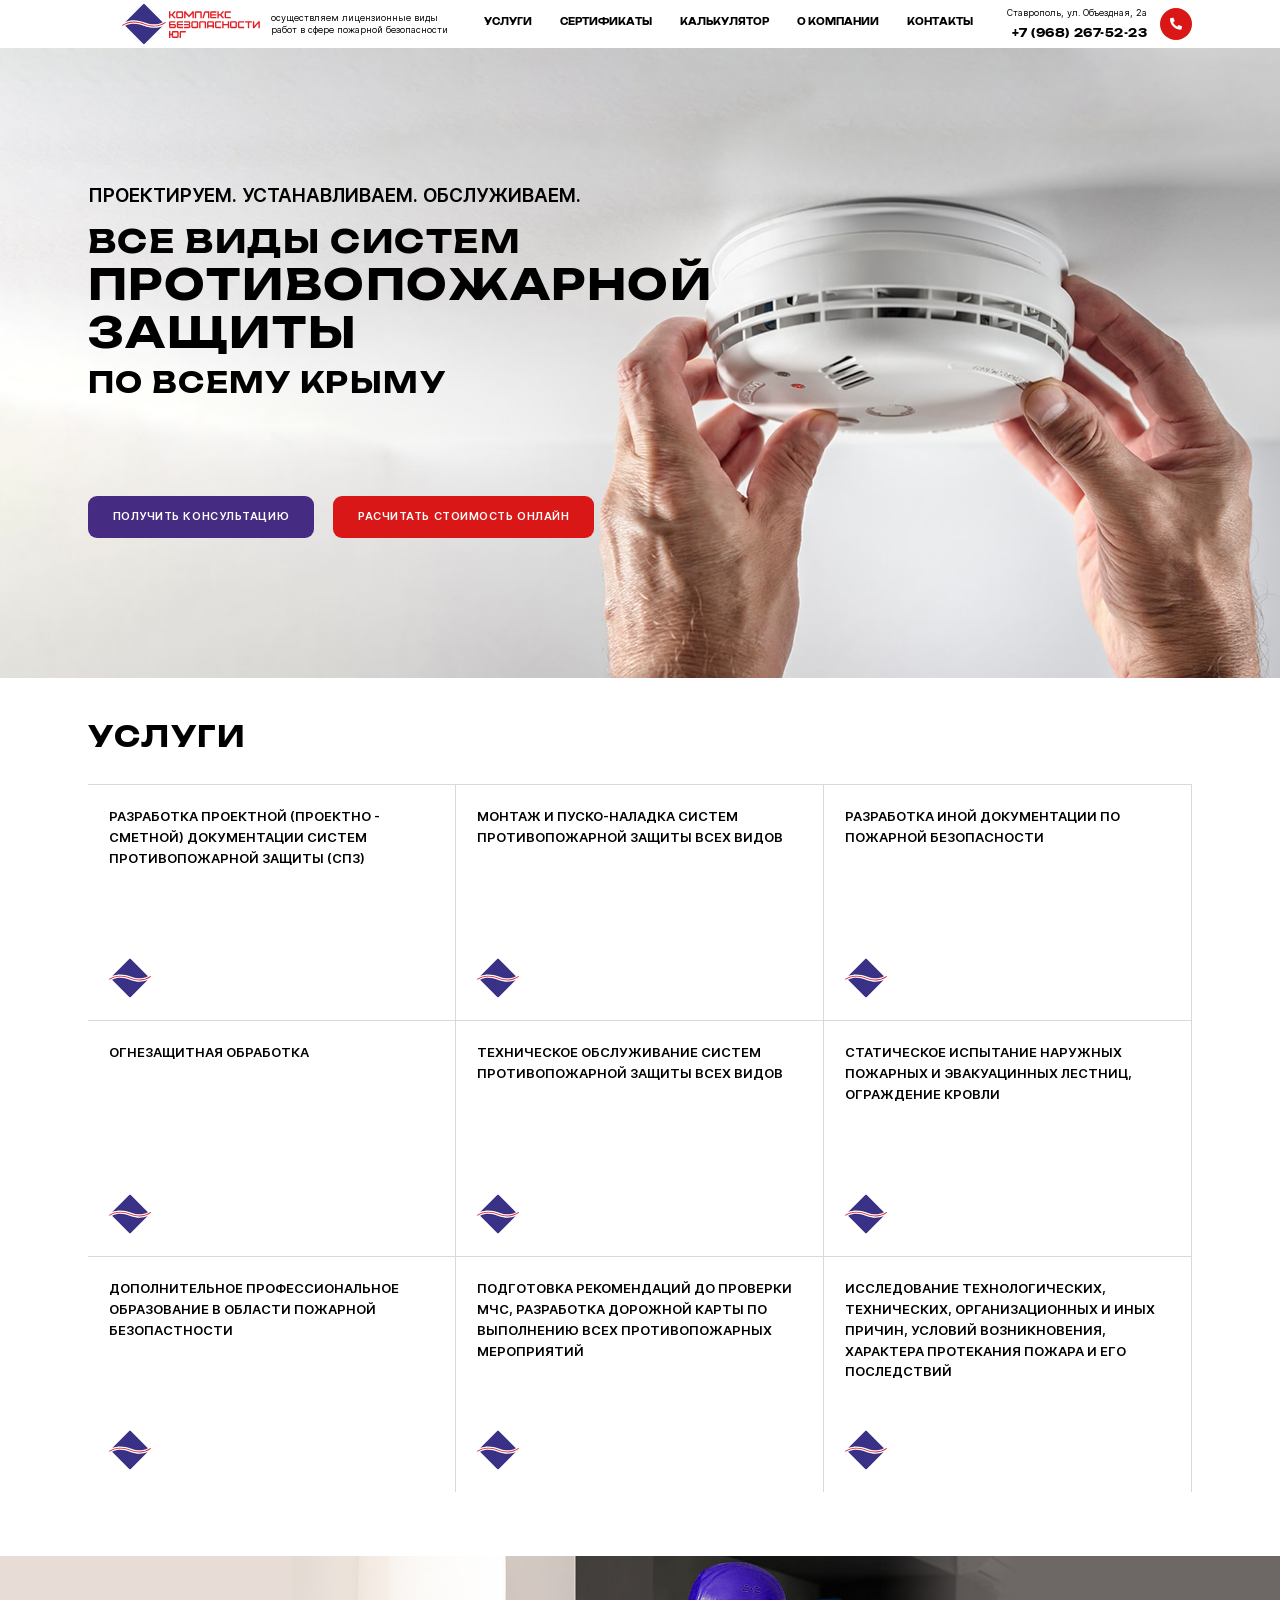
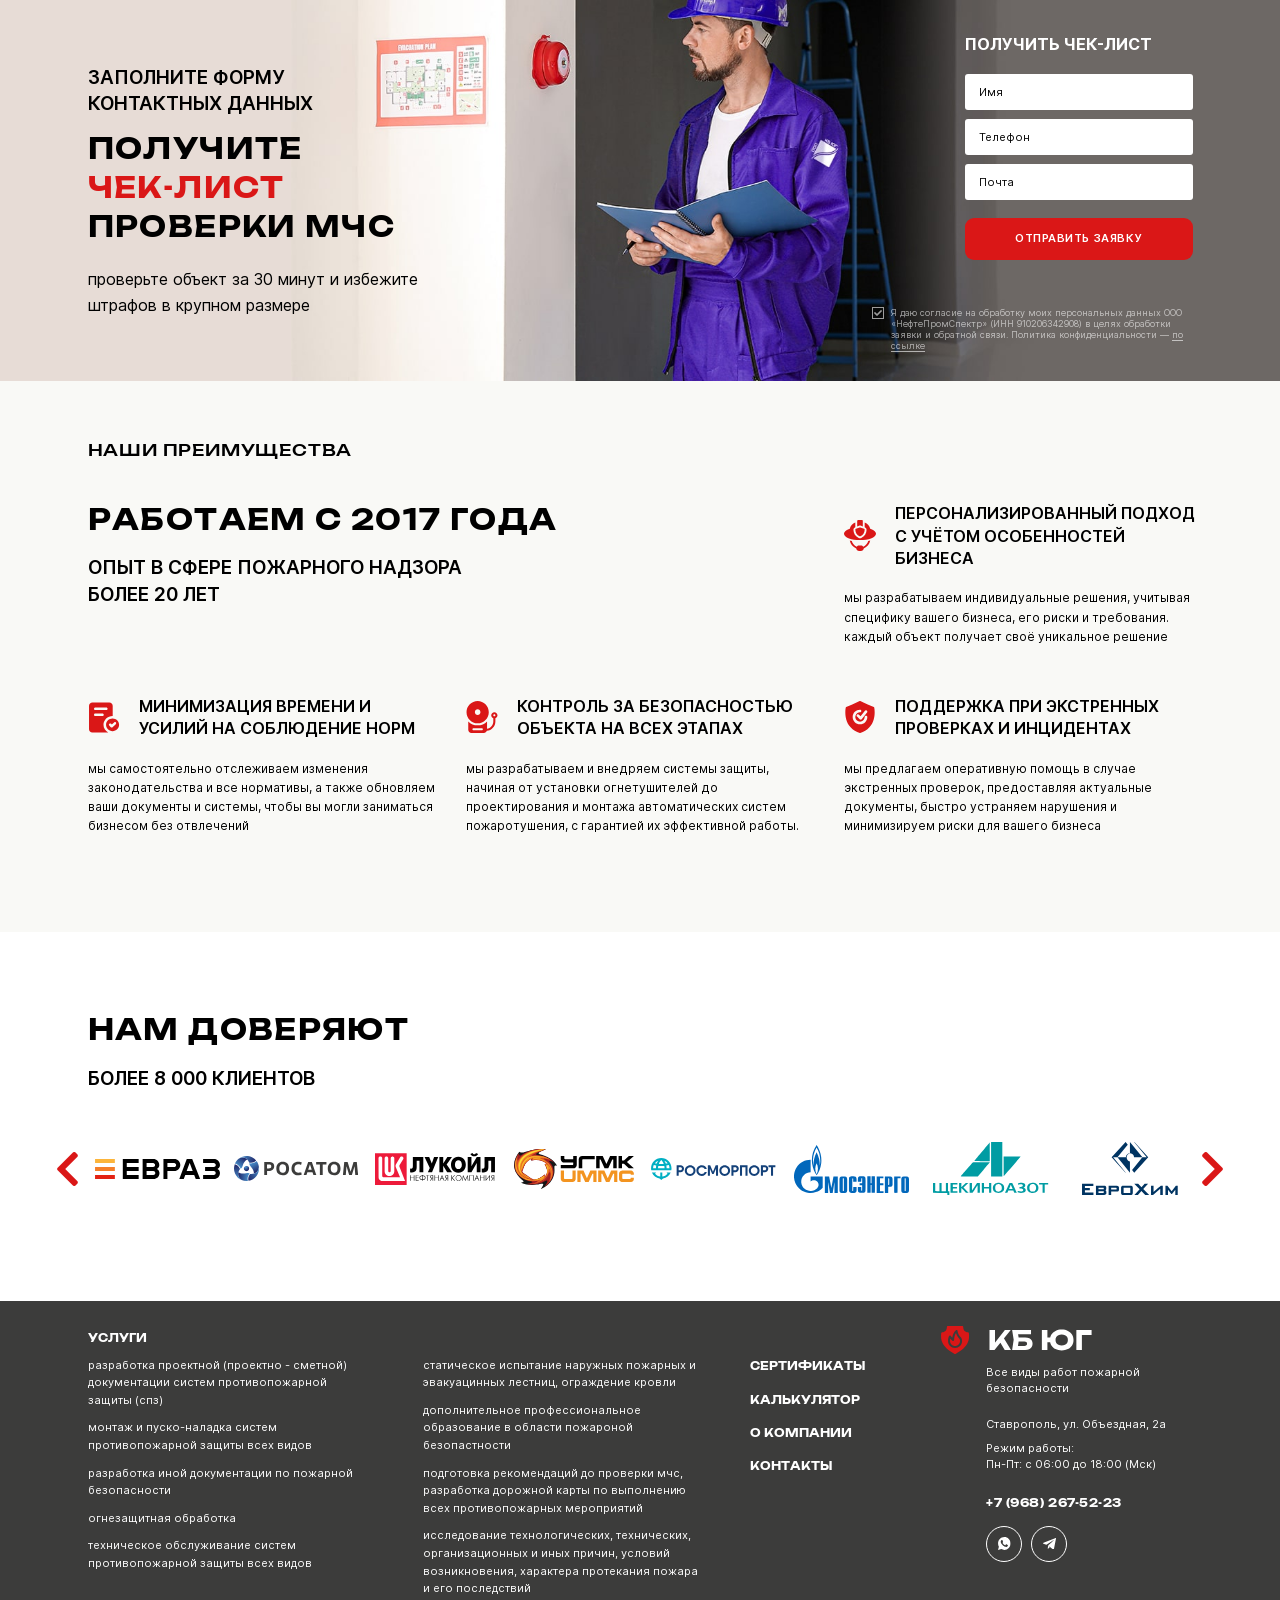
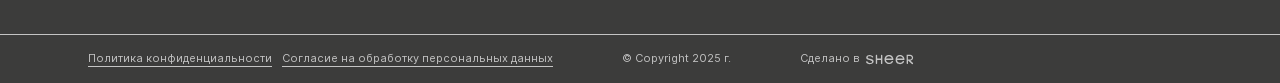
==== commit 5c4f303d: "Add files via upload" ====
--- a/index.html
+++ b/index.html
@@ -403,8 +403,16 @@
 								<div class="footer__time">Режим работы: <br>Пн-Пт: с 06:00 до 18:00 (Мск)</div>
 								<a href="tel:+79682675223" class="phone-main">+7 (968) 267-52-23</a>
 								<ul class="socials-list">
-									<li><a href="#" target="_blank"><img src="img/wp.svg" alt="alt"></a></li>
-									<li><a href="#" target="_blank"><img src="img/tg.svg" alt="alt"></a></li>
+									<li>
+										<a href="#" target="_blank">
+											<svg width="20" height="20" viewBox="0 0 20 20" fill="none" xmlns="http://www.w3.org/2000/svg"><g clip-path="url(#clip0_47_487)"><path d="M16.5795 2.90179C14.7495 1.02679 12.3312 0 9.73856 0C4.42266 0 0.087146 4.44196 0.087146 9.91071C0.087146 11.6518 0.522876 13.3482 1.37255 14.8661L0 20L5.11983 18.6384C6.53595 19.442 8.12636 19.8438 9.73856 19.8438C15.0545 19.8438 19.4118 15.4018 19.4118 9.93304C19.4118 7.25446 18.4096 4.77679 16.5795 2.90179ZM15.0327 13.9062C14.8148 14.5536 13.7255 15.1339 13.2026 15.2232C12.7451 15.2902 12.1569 15.3125 11.5033 15.1116C11.1111 14.9777 10.61 14.8214 9.95643 14.5312C7.23312 13.3259 5.44662 10.5134 5.3159 10.3348C5.18519 10.1339 4.20479 8.81696 4.20479 7.45536C4.20479 6.09375 4.92375 5.40179 5.1634 5.13393C5.40305 4.84375 5.70806 4.77679 5.88235 4.77679C6.05665 4.77679 6.25272 4.77679 6.40523 4.77679C6.57952 4.77679 6.79739 4.70982 7.01525 5.24554C7.23312 5.80357 7.77778 7.16518 7.84314 7.29911C7.9085 7.43304 7.95207 7.61161 7.86492 7.79018C7.77778 7.99107 7.73421 8.10268 7.60349 8.25893C7.45098 8.41518 7.32026 8.61607 7.18954 8.75C7.05882 8.88393 6.92811 9.04018 7.08061 9.30804C7.23312 9.57589 7.77778 10.4911 8.58388 11.2277C9.60784 12.1875 10.5011 12.4777 10.7625 12.6116C11.024 12.7455 11.1983 12.7232 11.3508 12.5446C11.5033 12.3438 12.0261 11.7188 12.2004 11.4509C12.3747 11.183 12.5708 11.2277 12.8105 11.317C13.0501 11.4062 14.4009 12.0759 14.6623 12.2098C14.9455 12.3438 15.1198 12.4107 15.1852 12.5893C15.2505 12.7009 15.2505 13.2589 15.0327 13.9062Z" fill="white"/></g><defs><clipPath id="clip0_47_487"><rect width="19.4118" height="20" fill="white"/></clipPath></defs></svg>
+										</a>
+									</li>
+									<li>
+										<a href="#" target="_blank">
+											<svg width="16" height="14" viewBox="0 0 16 14" fill="none" xmlns="http://www.w3.org/2000/svg"><g clip-path="url(#clip0_47_482)"><path d="M14.8375 0.155891L0.626521 5.80105C0.626521 5.80105 -0.0476661 6.03224 0.00541955 6.46234C0.0585051 6.89245 0.605287 7.09137 0.605287 7.09137L4.17795 8.31181L4.18326 8.31718V8.31181L12.7619 2.7903C12.7619 2.7903 13.2556 2.48385 13.2397 2.7903C13.2397 2.7903 13.3299 2.84406 13.0645 3.09675C12.799 3.34944 6.32261 9.24191 6.32261 9.24191L6.31199 9.35482L12.1408 13.8817C13.1123 14.3118 13.4679 13.414 13.4679 13.414L16.0001 0.4946C16.0001 -0.365615 14.8322 0.155891 14.8375 0.155891Z" fill="white"/><path d="M8.54148 11.086L6.23225 13.2204C6.23225 13.2204 6.05176 13.3602 5.85535 13.2741L6.29596 9.31177" fill="white"/></g><defs><clipPath id="clip0_47_482"><rect width="16" height="14" fill="white"/></clipPath></defs></svg>
+										</a>
+									</li>
 								</ul>
 							</div>
 						</div>
--- a/css/main.css
+++ b/css/main.css
@@ -655,9 +655,13 @@
 	flex: none;
 	border: 1px solid #fff;
 }
+.socials-list a svg,
 .socials-list a img {
 	width: 20px;
 	height: auto;
+}
+.socials-list path {
+	transition: all 0.3s;
 }
 .footer .socials-list {
 	margin-top: 22px;
--- a/css/media.css
+++ b/css/media.css
@@ -263,6 +263,7 @@
         width: 48px;
         height: 48px;
     }
+    .socials-list a svg,
     .socials-list a img {
         width: 17px;
     }
@@ -552,6 +553,7 @@
         width: 41px;
         height: 41px;
     }
+    .socials-list a svg,
     .socials-list a img {
         width: 15px;
     }
@@ -842,6 +844,7 @@
         width: 36px;
         height: 36px;
     }
+    .socials-list a svg,
     .socials-list a img {
         width: 13px;
     }
@@ -1132,6 +1135,7 @@
         width: 29px;
         height: 29px;
     }
+    .socials-list a svg,
     .socials-list a img {
         width: 11px;
     }
@@ -1392,6 +1396,7 @@
         width: 45px;
         height: 45px;
     }
+    .socials-list a svg,
     .socials-list a img {
         width: 18px;
     }
@@ -1525,6 +1530,9 @@
     .show-mob {
         display: none !important;
     }
+    .footer__content {
+        display: block !important;
+    }
 }
 
 /* Large Devices, Wide Screens */
@@ -1574,6 +1582,12 @@
     .item-service:hover .item-service__image {
         opacity: 1;
     }
+    .socials-list a:hover {
+        border-color: #DA1717;
+    }
+    .socials-list a:hover path {
+        fill: #DA1717;
+    }
 }
 
 /*mobile hovers*/
@@ -1601,4 +1615,10 @@
     .item-service:active .item-service__image {
         opacity: 1;
     }
+    .socials-list a:active {
+        border-color: #DA1717;
+    }
+    .socials-list a:active path {
+        fill: #DA1717;
+    }
 }
